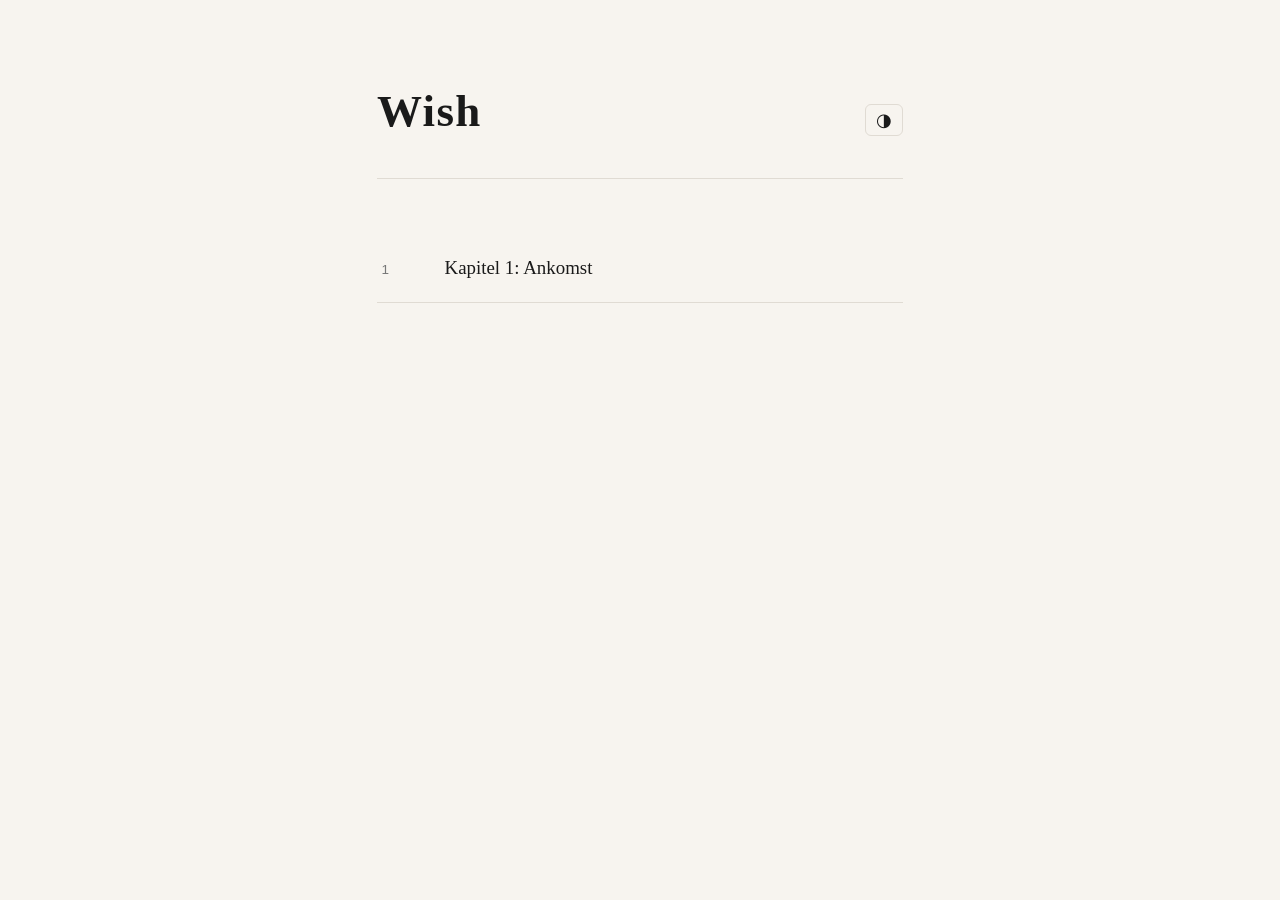
==== docs/index.html @ b5da1a49 "feat: add GitHub Pages reader site with auto-build workflow - scripts/build_site.py converts story/c" ====
<!DOCTYPE html>
<html lang="sv">
<head>
  <meta charset="UTF-8">
  <meta name="viewport" content="width=device-width, initial-scale=1.0">
  <title>Wish</title>
  <link rel="stylesheet" href="style.css">
</head>
<body>
  <div class="index-page">
    <header class="index-header">
      <h1 class="book-title">Wish</h1>
      <button class="theme-btn" onclick="toggleTheme()" aria-label="Byt tema">◑</button>
    </header>
    <ol class="index-list">
    <li>
      <a href="chapters/chapter-1.html">
        <span class="ch-num">1</span>
        <span class="ch-title">Kapitel 1: Ankomst</span>
      </a>
    </li>
    </ol>
  </div>
  <script>
    function toggleTheme() {
      const d = document.documentElement;
      const current = d.getAttribute('data-theme');
      const next = current === 'dark' ? 'light' : 'dark';
      d.setAttribute('data-theme', next);
      localStorage.setItem('theme', next);
    }
    (function() {
      const saved = localStorage.getItem('theme') || 'light';
      document.documentElement.setAttribute('data-theme', saved);
    })();
  </script>
</body>
</html>
---- docs/style.css ----
/* ── Reset & base ── */
*, *::before, *::after { box-sizing: border-box; margin: 0; padding: 0; }

:root {
  --bg: #f7f4ef;
  --surface: #fff;
  --text: #1a1a1a;
  --text-muted: #777;
  --accent: #8b4a2f;
  --accent-hover: #6d3823;
  --border: #e0dbd3;
  --sidebar-w: 260px;
  --font-body: Georgia, 'Times New Roman', serif;
  --font-ui: -apple-system, BlinkMacSystemFont, 'Segoe UI', sans-serif;
}

[data-theme="dark"] {
  --bg: #141210;
  --surface: #1e1b18;
  --text: #e8e4de;
  --text-muted: #888;
  --accent: #c47a5a;
  --accent-hover: #d9906c;
  --border: #2e2a26;
}

html { font-size: 18px; }
body {
  background: var(--bg);
  color: var(--text);
  font-family: var(--font-body);
  line-height: 1.75;
  transition: background 0.2s, color 0.2s;
}

a { color: var(--accent); text-decoration: none; }
a:hover { color: var(--accent-hover); text-decoration: underline; }


/* ── Sidebar ── */
.sidebar {
  position: fixed;
  top: 0; left: 0;
  width: var(--sidebar-w);
  height: 100vh;
  background: var(--surface);
  border-right: 1px solid var(--border);
  padding: 1.5rem 1.25rem;
  overflow-y: auto;
  transform: translateX(-100%);
  transition: transform 0.25s ease;
  z-index: 200;
}
.sidebar.open { transform: translateX(0); }

.sidebar-header {
  display: flex;
  align-items: center;
  justify-content: space-between;
  margin-bottom: 1.5rem;
}

.site-title {
  font-family: var(--font-ui);
  font-size: 1.1rem;
  font-weight: 700;
  letter-spacing: 0.05em;
  color: var(--text);
}
.site-title:hover { text-decoration: none; color: var(--accent); }

.sidebar-close {
  background: none;
  border: none;
  cursor: pointer;
  color: var(--text-muted);
  font-size: 1rem;
  padding: 4px 6px;
  border-radius: 4px;
}
.sidebar-close:hover { color: var(--text); background: var(--border); }

.chapter-list {
  list-style: none;
  padding: 0;
}
.chapter-list li { margin-bottom: 0.25rem; }
.chapter-list a {
  display: block;
  padding: 0.4rem 0.5rem;
  border-radius: 5px;
  font-family: var(--font-ui);
  font-size: 0.85rem;
  color: var(--text);
  white-space: nowrap;
  overflow: hidden;
  text-overflow: ellipsis;
}
.chapter-list a:hover {
  background: var(--border);
  text-decoration: none;
  color: var(--accent);
}

.overlay {
  display: none;
  position: fixed;
  inset: 0;
  background: rgba(0,0,0,0.35);
  z-index: 150;
}
.overlay.open { display: block; }


/* ── Reader layout ── */
.reader {
  max-width: 680px;
  margin: 0 auto;
  padding: 0 1.5rem 5rem;
}

.reader-header {
  position: sticky;
  top: 0;
  display: flex;
  align-items: center;
  gap: 0.75rem;
  padding: 0.85rem 0;
  background: var(--bg);
  border-bottom: 1px solid var(--border);
  margin-bottom: 3rem;
  z-index: 100;
}

.menu-btn, .theme-btn {
  background: none;
  border: 1px solid var(--border);
  border-radius: 6px;
  padding: 6px 10px;
  cursor: pointer;
  color: var(--text);
  font-size: 1rem;
  line-height: 1;
  transition: border-color 0.15s, background 0.15s;
}
.menu-btn:hover, .theme-btn:hover {
  border-color: var(--accent);
  background: var(--border);
}

.site-title-inline {
  flex: 1;
  text-align: center;
  font-family: var(--font-ui);
  font-weight: 700;
  font-size: 1rem;
  letter-spacing: 0.05em;
  color: var(--text);
}
.site-title-inline:hover { text-decoration: none; color: var(--accent); }


/* ── Chapter content ── */
.chapter-content h1 {
  font-size: 1.9rem;
  font-weight: 700;
  line-height: 1.2;
  margin-bottom: 2.5rem;
  color: var(--text);
}
.chapter-content h2 {
  font-size: 1.3rem;
  margin: 2.5rem 0 1rem;
}
.chapter-content h3 {
  font-size: 1.1rem;
  margin: 2rem 0 0.75rem;
}
.chapter-content p {
  margin-bottom: 1.35rem;
  text-indent: 0;
  hyphens: auto;
}
.chapter-content p + p { text-indent: 2rem; margin-top: -0.5rem; }
.chapter-content hr {
  border: none;
  text-align: center;
  margin: 2.5rem 0;
  color: var(--text-muted);
}
.chapter-content hr::after {
  content: '* * *';
  font-size: 0.9rem;
  letter-spacing: 0.3em;
}
.chapter-content em { font-style: italic; }
.chapter-content strong { font-weight: 700; }


/* ── Chapter nav ── */
.chapter-nav {
  display: flex;
  justify-content: space-between;
  align-items: center;
  gap: 1rem;
  margin-top: 4rem;
  padding-top: 1.5rem;
  border-top: 1px solid var(--border);
}
.nav-btn {
  font-family: var(--font-ui);
  font-size: 0.85rem;
  padding: 0.5rem 1rem;
  border: 1px solid var(--border);
  border-radius: 6px;
  color: var(--text);
  transition: border-color 0.15s, background 0.15s;
  white-space: nowrap;
}
.nav-btn:hover { border-color: var(--accent); background: var(--border); text-decoration: none; color: var(--accent); }
.nav-btn.disabled { opacity: 0.3; pointer-events: none; }
.nav-btn.home-btn { color: var(--accent); border-color: var(--accent); }
.nav-btn.home-btn:hover { background: var(--accent); color: var(--bg); }


/* ── Index page ── */
.index-page {
  max-width: 580px;
  margin: 0 auto;
  padding: 4rem 1.5rem 5rem;
}
.index-header {
  display: flex;
  align-items: baseline;
  justify-content: space-between;
  margin-bottom: 3rem;
  border-bottom: 1px solid var(--border);
  padding-bottom: 1.5rem;
}
.book-title {
  font-size: 2.5rem;
  font-weight: 700;
  letter-spacing: 0.03em;
}
.index-list {
  list-style: none;
  counter-reset: ch;
}
.index-list li {
  counter-increment: ch;
  border-bottom: 1px solid var(--border);
}
.index-list a {
  display: flex;
  align-items: baseline;
  gap: 1rem;
  padding: 1rem 0.25rem;
  color: var(--text);
  transition: color 0.15s;
}
.index-list a:hover { color: var(--accent); text-decoration: none; }
.ch-num {
  font-family: var(--font-ui);
  font-size: 0.75rem;
  color: var(--text-muted);
  min-width: 2.5rem;
  letter-spacing: 0.05em;
}
.ch-title {
  font-size: 1.05rem;
}

/* ── Responsive ── */
@media (min-width: 900px) {
  .sidebar {
    transform: translateX(0);
    position: fixed;
  }
  .overlay { display: none !important; }
  .menu-btn { display: none; }
  .reader { margin-left: var(--sidebar-w); }
}
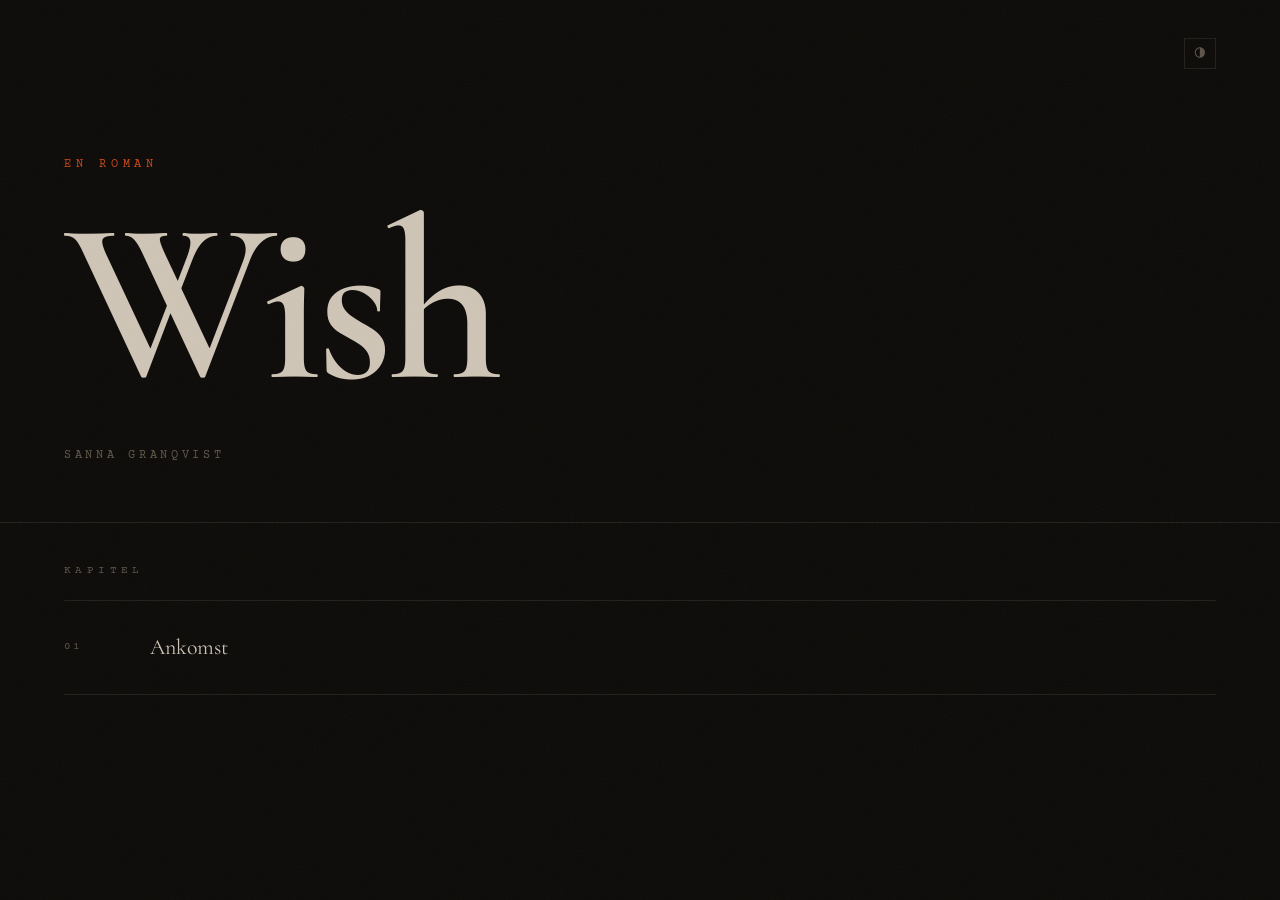
==== commit abbf604b: "design: Ash & Ember visual redesign for reader site - Dark-first palette (near-black, warm sand, emb" ====
--- a/docs/index.html
+++ b/docs/index.html
@@ -4,33 +4,41 @@
   <meta charset="UTF-8">
   <meta name="viewport" content="width=device-width, initial-scale=1.0">
   <title>Wish</title>
+  <link rel="preconnect" href="https://fonts.googleapis.com"><link rel="preconnect" href="https://fonts.gstatic.com" crossorigin><link href="https://fonts.googleapis.com/css2?family=Cormorant+Garamond:ital,wght@0,400;0,600;1,400&family=Courier+Prime&display=swap" rel="stylesheet">
   <link rel="stylesheet" href="style.css">
 </head>
 <body>
   <div class="index-page">
-    <header class="index-header">
+    <div class="index-hero">
+      <button class="index-theme-btn" onclick="toggleTheme()" aria-label="Byt tema">◑</button>
+      <span class="book-eyebrow">En roman</span>
       <h1 class="book-title">Wish</h1>
-      <button class="theme-btn" onclick="toggleTheme()" aria-label="Byt tema">◑</button>
-    </header>
-    <ol class="index-list">
-    <li>
+      <p class="book-subtitle">Sanna Granqvist</p>
+    </div>
+
+    <div class="index-content">
+      <div class="index-section-label">Kapitel</div>
+      <ol class="index-list">
+  <li>
       <a href="chapters/chapter-1.html">
-        <span class="ch-num">1</span>
-        <span class="ch-title">Kapitel 1: Ankomst</span>
+        <span class="ch-num">01</span>
+        <span class="ch-title">Ankomst</span>
+        <span class="ch-arrow">→</span>
       </a>
     </li>
-    </ol>
+      </ol>
+    </div>
   </div>
+
   <script>
     function toggleTheme() {
       const d = document.documentElement;
-      const current = d.getAttribute('data-theme');
-      const next = current === 'dark' ? 'light' : 'dark';
+      const next = d.getAttribute('data-theme') === 'light' ? 'dark' : 'light';
       d.setAttribute('data-theme', next);
       localStorage.setItem('theme', next);
     }
     (function() {
-      const saved = localStorage.getItem('theme') || 'light';
+      const saved = localStorage.getItem('theme') || 'dark';
       document.documentElement.setAttribute('data-theme', saved);
     })();
   </script>
--- a/docs/style.css
+++ b/docs/style.css
@@ -1,41 +1,79 @@
-/* ── Reset & base ── */
+/* ── Ash & Ember — Wish Reader ── */
+
+@import url('https://fonts.googleapis.com/css2?family=Cormorant+Garamond:ital,wght@0,400;0,600;1,400&family=Courier+Prime&display=swap');
+
 *, *::before, *::after { box-sizing: border-box; margin: 0; padding: 0; }
 
+/* ── Tokens ── */
 :root {
-  --bg: #f7f4ef;
-  --surface: #fff;
-  --text: #1a1a1a;
-  --text-muted: #777;
-  --accent: #8b4a2f;
-  --accent-hover: #6d3823;
-  --border: #e0dbd3;
-  --sidebar-w: 260px;
-  --font-body: Georgia, 'Times New Roman', serif;
-  --font-ui: -apple-system, BlinkMacSystemFont, 'Segoe UI', sans-serif;
-}
-
-[data-theme="dark"] {
-  --bg: #141210;
-  --surface: #1e1b18;
-  --text: #e8e4de;
-  --text-muted: #888;
-  --accent: #c47a5a;
-  --accent-hover: #d9906c;
-  --border: #2e2a26;
-}
-
-html { font-size: 18px; }
+  --bg:          #0d0b09;
+  --surface:     #161210;
+  --text:        #cfc5b6;
+  --text-muted:  #5e5548;
+  --accent:      #c24519;
+  --accent-warm: #e07040;
+  --border:      #231f1b;
+  --highlight:   #221e1a;
+  --sidebar-w:   240px;
+  --reading-w:   62ch;
+  --font-body:   'Cormorant Garamond', Georgia, serif;
+  --font-mono:   'Courier Prime', 'Courier New', monospace;
+}
+
+[data-theme="light"] {
+  --bg:          #f0ebe3;
+  --surface:     #e6e0d6;
+  --text:        #17130e;
+  --text-muted:  #8a7e72;
+  --accent:      #b03d15;
+  --accent-warm: #c05a2a;
+  --border:      #d5cec5;
+  --highlight:   #e8e2d9;
+}
+
+/* ── Base ── */
+html { font-size: 19px; scroll-behavior: smooth; }
+
 body {
   background: var(--bg);
   color: var(--text);
   font-family: var(--font-body);
-  line-height: 1.75;
-  transition: background 0.2s, color 0.2s;
-}
-
-a { color: var(--accent); text-decoration: none; }
-a:hover { color: var(--accent-hover); text-decoration: underline; }
-
+  line-height: 1.8;
+  transition: background 0.3s, color 0.3s;
+  min-height: 100vh;
+}
+
+/* Film-grain overlay */
+body::after {
+  content: '';
+  position: fixed;
+  inset: 0;
+  pointer-events: none;
+  z-index: 9000;
+  opacity: 0.04;
+  background-image: url("data:image/svg+xml,%3Csvg xmlns='http://www.w3.org/2000/svg' width='300' height='300'%3E%3Cfilter id='n'%3E%3CfeTurbulence type='fractalNoise' baseFrequency='0.75' numOctaves='4' stitchTiles='stitch'/%3E%3C/filter%3E%3Crect width='300' height='300' filter='url(%23n)'/%3E%3C/svg%3E");
+  background-size: 300px 300px;
+}
+
+a { color: inherit; text-decoration: none; }
+
+/* ── Reading progress bar ── */
+.progress-bar {
+  position: fixed;
+  top: 0; left: 0;
+  height: 2px;
+  width: 100%;
+  background: var(--border);
+  z-index: 8000;
+}
+.progress-bar::after {
+  content: '';
+  display: block;
+  height: 100%;
+  width: var(--progress, 0%);
+  background: var(--accent);
+  transition: width 0.1s linear;
+}
 
 /* ── Sidebar ── */
 .sidebar {
@@ -45,238 +83,407 @@
   height: 100vh;
   background: var(--surface);
   border-right: 1px solid var(--border);
-  padding: 1.5rem 1.25rem;
+  display: flex;
+  flex-direction: column;
+  padding: 2rem 1.5rem;
+  transform: translateX(-100%);
+  transition: transform 0.3s cubic-bezier(0.4, 0, 0.2, 1);
+  z-index: 500;
   overflow-y: auto;
-  transform: translateX(-100%);
-  transition: transform 0.25s ease;
-  z-index: 200;
 }
 .sidebar.open { transform: translateX(0); }
 
-.sidebar-header {
+.sidebar-brand {
   display: flex;
   align-items: center;
   justify-content: space-between;
-  margin-bottom: 1.5rem;
-}
-
-.site-title {
-  font-family: var(--font-ui);
-  font-size: 1.1rem;
-  font-weight: 700;
-  letter-spacing: 0.05em;
-  color: var(--text);
-}
-.site-title:hover { text-decoration: none; color: var(--accent); }
+  margin-bottom: 2.5rem;
+}
+.sidebar-brand a {
+  font-family: var(--font-mono);
+  font-size: 0.8rem;
+  letter-spacing: 0.25em;
+  color: var(--accent);
+  text-transform: uppercase;
+}
+.sidebar-brand a:hover { color: var(--accent-warm); }
 
 .sidebar-close {
   background: none;
   border: none;
   cursor: pointer;
   color: var(--text-muted);
-  font-size: 1rem;
+  font-size: 0.85rem;
   padding: 4px 6px;
-  border-radius: 4px;
-}
-.sidebar-close:hover { color: var(--text); background: var(--border); }
+  font-family: var(--font-mono);
+  transition: color 0.15s;
+}
+.sidebar-close:hover { color: var(--text); }
+
+.sidebar-label {
+  font-family: var(--font-mono);
+  font-size: 0.6rem;
+  letter-spacing: 0.35em;
+  text-transform: uppercase;
+  color: var(--text-muted);
+  margin-bottom: 1rem;
+  padding-bottom: 0.75rem;
+  border-bottom: 1px solid var(--border);
+}
 
 .chapter-list {
   list-style: none;
-  padding: 0;
-}
-.chapter-list li { margin-bottom: 0.25rem; }
+}
+.chapter-list li { display: flex; align-items: baseline; gap: 0.75rem; }
+.chapter-list li + li { margin-top: 0.1rem; }
+
+.chapter-list li::before {
+  content: counter(list-item, decimal-leading-zero);
+  counter-increment: list-item;
+  font-family: var(--font-mono);
+  font-size: 0.6rem;
+  color: var(--text-muted);
+  flex-shrink: 0;
+}
+.chapter-list { counter-reset: list-item; }
+
 .chapter-list a {
   display: block;
-  padding: 0.4rem 0.5rem;
-  border-radius: 5px;
-  font-family: var(--font-ui);
+  padding: 0.35rem 0;
+  font-family: var(--font-body);
   font-size: 0.85rem;
-  color: var(--text);
+  color: var(--text-muted);
+  transition: color 0.15s;
   white-space: nowrap;
   overflow: hidden;
   text-overflow: ellipsis;
 }
-.chapter-list a:hover {
-  background: var(--border);
-  text-decoration: none;
-  color: var(--accent);
-}
+.chapter-list a:hover { color: var(--text); }
+.chapter-list a.active { color: var(--accent); }
 
 .overlay {
   display: none;
   position: fixed;
   inset: 0;
-  background: rgba(0,0,0,0.35);
-  z-index: 150;
+  background: rgba(0,0,0,0.6);
+  z-index: 400;
+  backdrop-filter: blur(2px);
 }
 .overlay.open { display: block; }
 
 
-/* ── Reader layout ── */
-.reader {
-  max-width: 680px;
-  margin: 0 auto;
-  padding: 0 1.5rem 5rem;
-}
-
-.reader-header {
+/* ── Top bar ── */
+.top-bar {
   position: sticky;
   top: 0;
   display: flex;
   align-items: center;
-  gap: 0.75rem;
-  padding: 0.85rem 0;
+  justify-content: space-between;
+  padding: 1rem 0;
   background: var(--bg);
-  border-bottom: 1px solid var(--border);
-  margin-bottom: 3rem;
   z-index: 100;
+  margin-bottom: 4rem;
+  gap: 1rem;
+}
+.top-bar::after {
+  content: '';
+  position: absolute;
+  bottom: 0; left: 0; right: 0;
+  height: 1px;
+  background: linear-gradient(to right, transparent, var(--border) 20%, var(--border) 80%, transparent);
 }
 
 .menu-btn, .theme-btn {
   background: none;
-  border: 1px solid var(--border);
-  border-radius: 6px;
-  padding: 6px 10px;
+  border: none;
   cursor: pointer;
+  color: var(--text-muted);
+  font-family: var(--font-mono);
+  font-size: 1rem;
+  padding: 4px 8px;
+  transition: color 0.15s;
+  line-height: 1;
+}
+.menu-btn:hover, .theme-btn:hover { color: var(--accent); }
+
+.top-brand {
+  font-family: var(--font-mono);
+  font-size: 0.75rem;
+  letter-spacing: 0.3em;
+  color: var(--text-muted);
+  text-transform: uppercase;
+  transition: color 0.15s;
+}
+.top-brand:hover { color: var(--accent); }
+
+
+/* ── Reader ── */
+.reader {
+  max-width: var(--reading-w);
+  margin: 0 auto;
+  padding: 0 1.5rem 8rem;
+  animation: fadeUp 0.5s ease both;
+}
+
+@keyframes fadeUp {
+  from { opacity: 0; transform: translateY(12px); }
+  to   { opacity: 1; transform: translateY(0); }
+}
+
+
+/* ── Chapter header ── */
+.chapter-header {
+  margin-bottom: 3.5rem;
+}
+.chapter-kicker {
+  display: block;
+  font-family: var(--font-mono);
+  font-size: 0.62rem;
+  letter-spacing: 0.35em;
+  color: var(--accent);
+  text-transform: uppercase;
+  margin-bottom: 1rem;
+}
+.chapter-header h1 {
+  font-family: var(--font-body);
+  font-size: clamp(2rem, 5vw, 3rem);
+  font-weight: 600;
+  line-height: 1.1;
   color: var(--text);
+  letter-spacing: -0.01em;
+}
+.chapter-header h1::after {
+  content: '';
+  display: block;
+  width: 2.5rem;
+  height: 1px;
+  background: var(--accent);
+  margin-top: 1.25rem;
+  opacity: 0.7;
+}
+
+
+/* ── Chapter body typography ── */
+.chapter-body {
   font-size: 1rem;
-  line-height: 1;
-  transition: border-color 0.15s, background 0.15s;
-}
-.menu-btn:hover, .theme-btn:hover {
-  border-color: var(--accent);
-  background: var(--border);
-}
-
-.site-title-inline {
-  flex: 1;
-  text-align: center;
-  font-family: var(--font-ui);
-  font-weight: 700;
-  font-size: 1rem;
-  letter-spacing: 0.05em;
   color: var(--text);
 }
-.site-title-inline:hover { text-decoration: none; color: var(--accent); }
-
-
-/* ── Chapter content ── */
-.chapter-content h1 {
-  font-size: 1.9rem;
-  font-weight: 700;
-  line-height: 1.2;
-  margin-bottom: 2.5rem;
-  color: var(--text);
-}
-.chapter-content h2 {
-  font-size: 1.3rem;
+.chapter-body p {
+  margin-bottom: 0;
+  hyphens: auto;
+}
+.chapter-body p + p {
+  text-indent: 2em;
+}
+.chapter-body p:first-of-type::first-letter {
+  font-size: 3.2em;
+  font-weight: 600;
+  float: left;
+  line-height: 0.82;
+  margin: 0.05em 0.1em 0 0;
+  color: var(--accent);
+}
+.chapter-body h2 {
+  font-size: 1.4rem;
+  font-weight: 600;
+  margin: 3rem 0 1rem;
+}
+.chapter-body h3 {
+  font-family: var(--font-mono);
+  font-size: 0.7rem;
+  letter-spacing: 0.25em;
+  text-transform: uppercase;
+  color: var(--text-muted);
   margin: 2.5rem 0 1rem;
 }
-.chapter-content h3 {
-  font-size: 1.1rem;
-  margin: 2rem 0 0.75rem;
-}
-.chapter-content p {
-  margin-bottom: 1.35rem;
-  text-indent: 0;
-  hyphens: auto;
-}
-.chapter-content p + p { text-indent: 2rem; margin-top: -0.5rem; }
-.chapter-content hr {
+.chapter-body hr {
   border: none;
   text-align: center;
-  margin: 2.5rem 0;
-  color: var(--text-muted);
-}
-.chapter-content hr::after {
-  content: '* * *';
-  font-size: 0.9rem;
-  letter-spacing: 0.3em;
-}
-.chapter-content em { font-style: italic; }
-.chapter-content strong { font-weight: 700; }
-
-
-/* ── Chapter nav ── */
-.chapter-nav {
+  margin: 3rem 0;
+  color: var(--text-muted);
+}
+.chapter-body hr::after {
+  content: '◆';
+  font-size: 0.6rem;
+  letter-spacing: 0.5em;
+  opacity: 0.4;
+}
+.chapter-body em { font-style: italic; }
+.chapter-body strong { font-weight: 600; }
+
+
+/* ── Chapter footer nav ── */
+.chapter-footer {
   display: flex;
   justify-content: space-between;
   align-items: center;
   gap: 1rem;
-  margin-top: 4rem;
-  padding-top: 1.5rem;
+  margin-top: 5rem;
+  padding-top: 2rem;
   border-top: 1px solid var(--border);
 }
 .nav-btn {
-  font-family: var(--font-ui);
-  font-size: 0.85rem;
-  padding: 0.5rem 1rem;
+  font-family: var(--font-mono);
+  font-size: 0.7rem;
+  letter-spacing: 0.15em;
+  text-transform: uppercase;
+  padding: 0.6rem 1.2rem;
   border: 1px solid var(--border);
-  border-radius: 6px;
-  color: var(--text);
-  transition: border-color 0.15s, background 0.15s;
+  color: var(--text-muted);
+  transition: border-color 0.2s, color 0.2s, background 0.2s;
   white-space: nowrap;
 }
-.nav-btn:hover { border-color: var(--accent); background: var(--border); text-decoration: none; color: var(--accent); }
-.nav-btn.disabled { opacity: 0.3; pointer-events: none; }
-.nav-btn.home-btn { color: var(--accent); border-color: var(--accent); }
-.nav-btn.home-btn:hover { background: var(--accent); color: var(--bg); }
+.nav-btn:hover {
+  border-color: var(--accent);
+  color: var(--accent);
+}
+.nav-btn.disabled { opacity: 0.2; pointer-events: none; }
+.nav-btn.home-btn {
+  border-color: var(--accent);
+  color: var(--accent);
+}
+.nav-btn.home-btn:hover {
+  background: var(--accent);
+  color: var(--bg);
+}
 
 
 /* ── Index page ── */
 .index-page {
-  max-width: 580px;
-  margin: 0 auto;
-  padding: 4rem 1.5rem 5rem;
-}
-.index-header {
+  min-height: 100vh;
   display: flex;
-  align-items: baseline;
-  justify-content: space-between;
-  margin-bottom: 3rem;
+  flex-direction: column;
+  animation: fadeUp 0.6s ease both;
+}
+
+.index-hero {
+  position: relative;
+  padding: clamp(4rem, 12vw, 10rem) clamp(1.5rem, 5vw, 5rem) 3rem;
+  overflow: hidden;
+}
+.index-hero::before {
+  content: '';
+  position: absolute;
+  bottom: 0; left: 0; right: 0;
+  height: 1px;
+  background: var(--border);
+}
+
+.book-eyebrow {
+  font-family: var(--font-mono);
+  font-size: 0.62rem;
+  letter-spacing: 0.4em;
+  text-transform: uppercase;
+  color: var(--accent);
+  margin-bottom: 1.5rem;
+  display: block;
+}
+
+.book-title {
+  font-family: var(--font-body);
+  font-weight: 600;
+  font-size: clamp(5.5rem, 18vw, 16rem);
+  line-height: 0.88;
+  letter-spacing: -0.03em;
+  color: var(--text);
+  display: block;
+}
+
+.book-subtitle {
+  font-family: var(--font-mono);
+  font-size: 0.65rem;
+  letter-spacing: 0.3em;
+  text-transform: uppercase;
+  color: var(--text-muted);
+  margin-top: 2rem;
+}
+
+.index-theme-btn {
+  position: absolute;
+  top: 2rem;
+  right: clamp(1.5rem, 5vw, 5rem);
+  background: none;
+  border: 1px solid var(--border);
+  cursor: pointer;
+  color: var(--text-muted);
+  font-family: var(--font-mono);
+  font-size: 0.9rem;
+  padding: 6px 10px;
+  transition: border-color 0.2s, color 0.2s;
+  line-height: 1;
+}
+.index-theme-btn:hover { border-color: var(--accent); color: var(--accent); }
+
+.index-content {
+  padding: 0 clamp(1.5rem, 5vw, 5rem);
+}
+
+.index-section-label {
+  font-family: var(--font-mono);
+  font-size: 0.58rem;
+  letter-spacing: 0.4em;
+  text-transform: uppercase;
+  color: var(--text-muted);
+  padding: 2rem 0 1rem;
   border-bottom: 1px solid var(--border);
-  padding-bottom: 1.5rem;
-}
-.book-title {
-  font-size: 2.5rem;
-  font-weight: 700;
-  letter-spacing: 0.03em;
-}
+}
+
 .index-list {
   list-style: none;
-  counter-reset: ch;
 }
 .index-list li {
-  counter-increment: ch;
   border-bottom: 1px solid var(--border);
 }
 .index-list a {
-  display: flex;
+  display: grid;
+  grid-template-columns: 3.5rem 1fr auto;
   align-items: baseline;
   gap: 1rem;
-  padding: 1rem 0.25rem;
+  padding: 1.4rem 0;
   color: var(--text);
-  transition: color 0.15s;
-}
-.index-list a:hover { color: var(--accent); text-decoration: none; }
+  transition: color 0.2s;
+}
+.index-list a:hover { color: var(--accent); }
+.index-list a:hover .ch-arrow { opacity: 1; transform: translateX(4px); }
+
 .ch-num {
-  font-family: var(--font-ui);
-  font-size: 0.75rem;
-  color: var(--text-muted);
-  min-width: 2.5rem;
-  letter-spacing: 0.05em;
+  font-family: var(--font-mono);
+  font-size: 0.6rem;
+  letter-spacing: 0.15em;
+  color: var(--text-muted);
+  align-self: center;
 }
 .ch-title {
-  font-size: 1.05rem;
-}
+  font-family: var(--font-body);
+  font-size: 1.15rem;
+  font-weight: 400;
+}
+.ch-arrow {
+  font-family: var(--font-mono);
+  font-size: 0.7rem;
+  color: var(--accent);
+  opacity: 0;
+  transition: opacity 0.2s, transform 0.2s;
+}
+
 
 /* ── Responsive ── */
 @media (min-width: 900px) {
   .sidebar {
     transform: translateX(0);
-    position: fixed;
   }
+  .sidebar-close { display: none; }
   .overlay { display: none !important; }
   .menu-btn { display: none; }
-  .reader { margin-left: var(--sidebar-w); }
-}
+  .reader {
+    margin-left: var(--sidebar-w);
+    padding-left: 3rem;
+    padding-right: 3rem;
+  }
+  .top-bar { padding-left: 0; }
+}
+
+@media (max-width: 599px) {
+  html { font-size: 17px; }
+  .book-title { font-size: clamp(4rem, 22vw, 8rem); }
+}
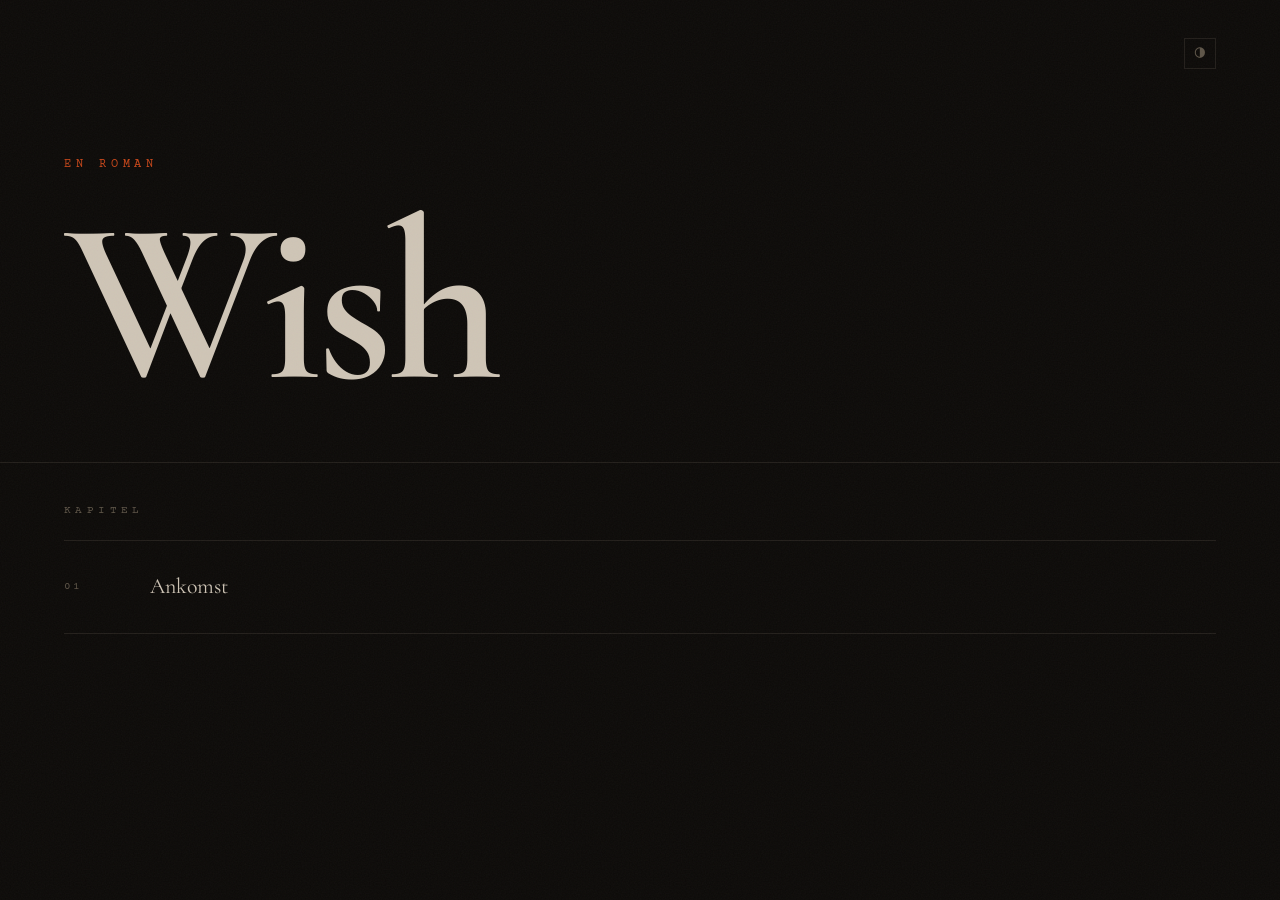
==== commit bd6725be: "update: chapter 1 polish, character bible, plot plan, state, and timeline - Fix "shakingen" → "Skakn" ====
--- a/docs/index.html
+++ b/docs/index.html
@@ -13,7 +13,6 @@
       <button class="index-theme-btn" onclick="toggleTheme()" aria-label="Byt tema">◑</button>
       <span class="book-eyebrow">En roman</span>
       <h1 class="book-title">Wish</h1>
-      <p class="book-subtitle">Sanna Granqvist</p>
     </div>
 
     <div class="index-content">
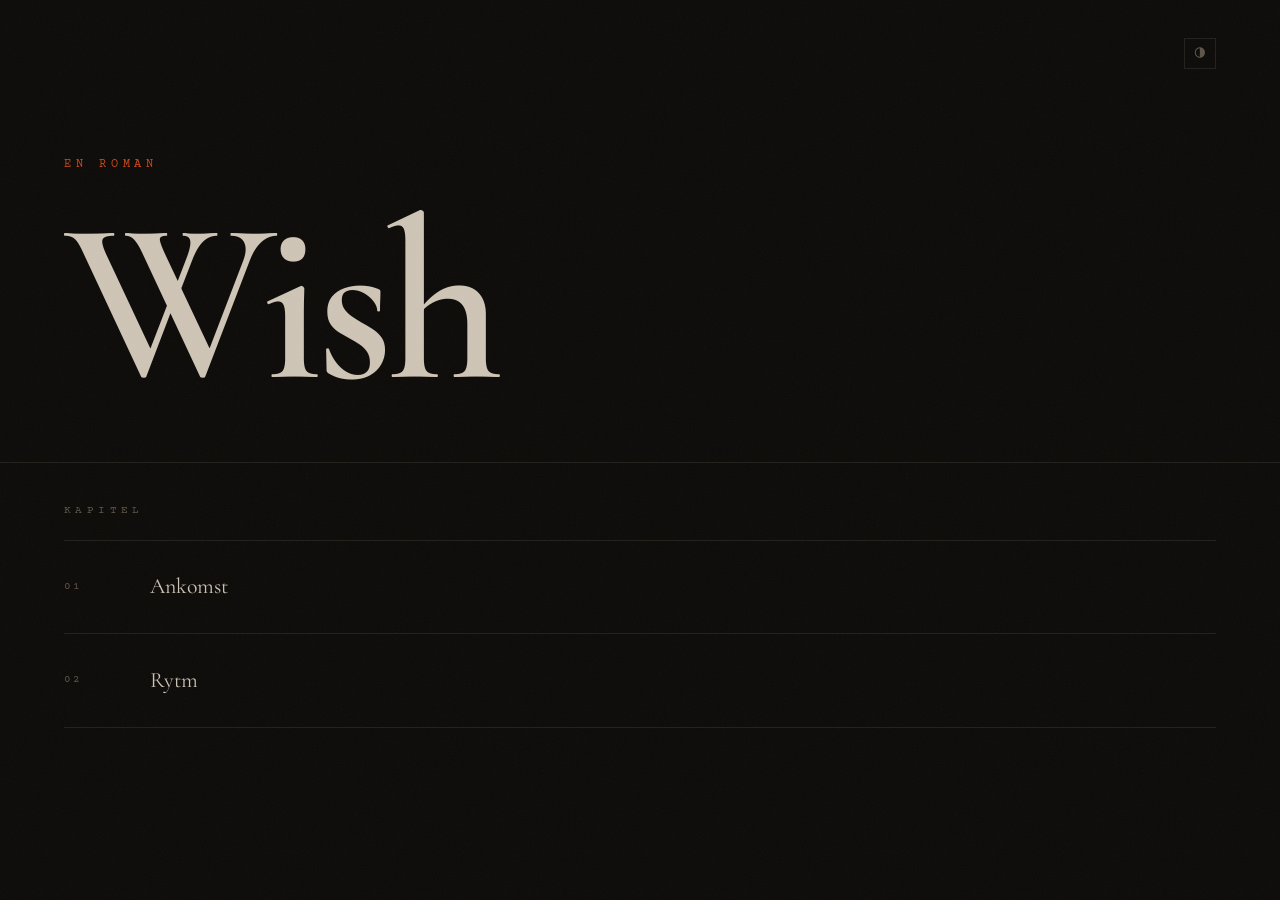
==== commit 791c74d1: "build: publish chapters 1–2 to site Co-Authored-By: Claude Opus 4.6 (1M context) <noreply@anthropic." ====
--- a/docs/index.html
+++ b/docs/index.html
@@ -25,6 +25,13 @@
         <span class="ch-arrow">→</span>
       </a>
     </li>
+  <li>
+      <a href="chapters/chapter-2.html">
+        <span class="ch-num">02</span>
+        <span class="ch-title">Rytm</span>
+        <span class="ch-arrow">→</span>
+      </a>
+    </li>
       </ol>
     </div>
   </div>
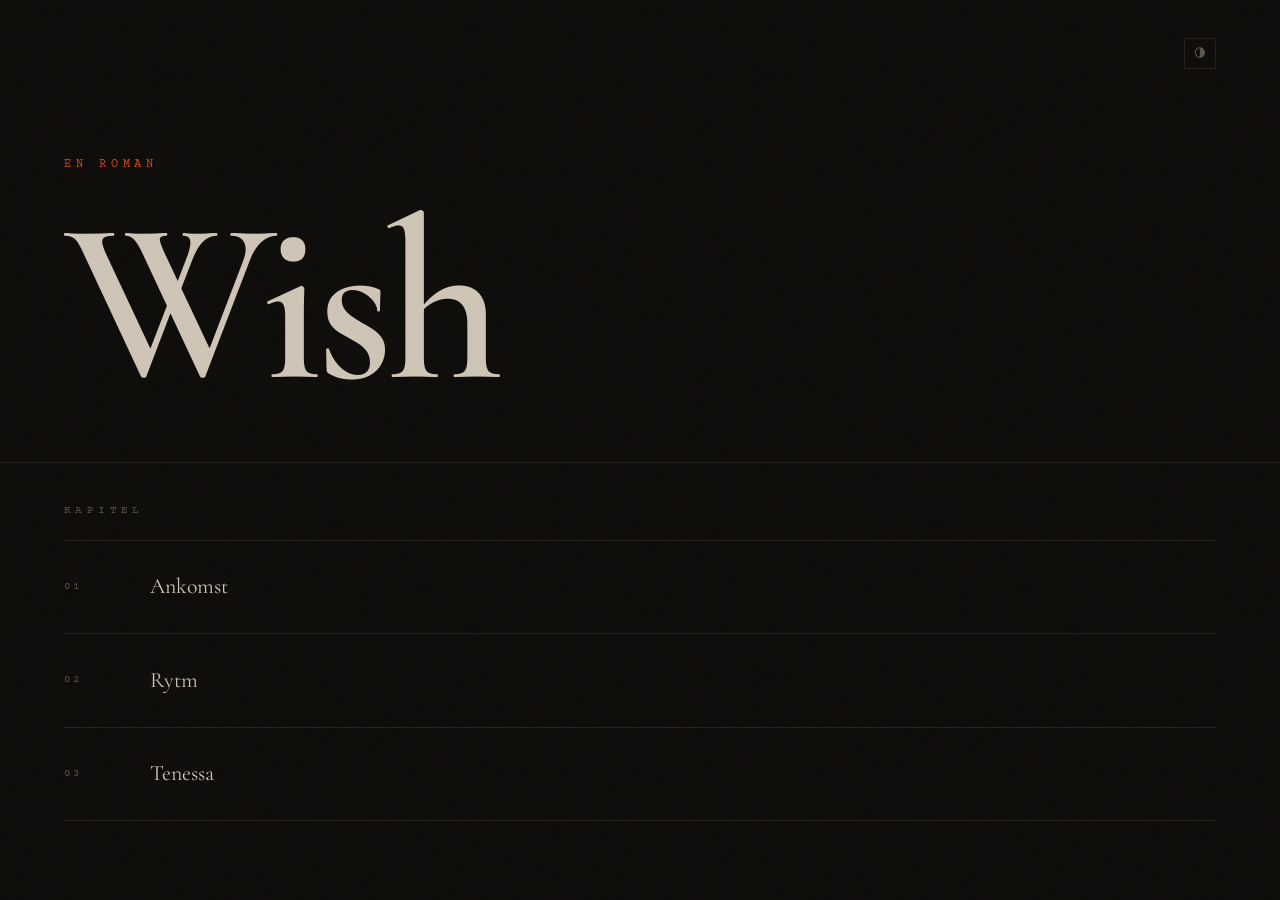
==== commit 36e23e5e: "docs: add chapter 3 to site, update nav + chapter 1 prose Co-Authored-By: Claude Opus 4.6 (1M contex" ====
--- a/docs/index.html
+++ b/docs/index.html
@@ -32,6 +32,13 @@
         <span class="ch-arrow">→</span>
       </a>
     </li>
+  <li>
+      <a href="chapters/chapter-3.html">
+        <span class="ch-num">03</span>
+        <span class="ch-title">Tenessa</span>
+        <span class="ch-arrow">→</span>
+      </a>
+    </li>
       </ol>
     </div>
   </div>
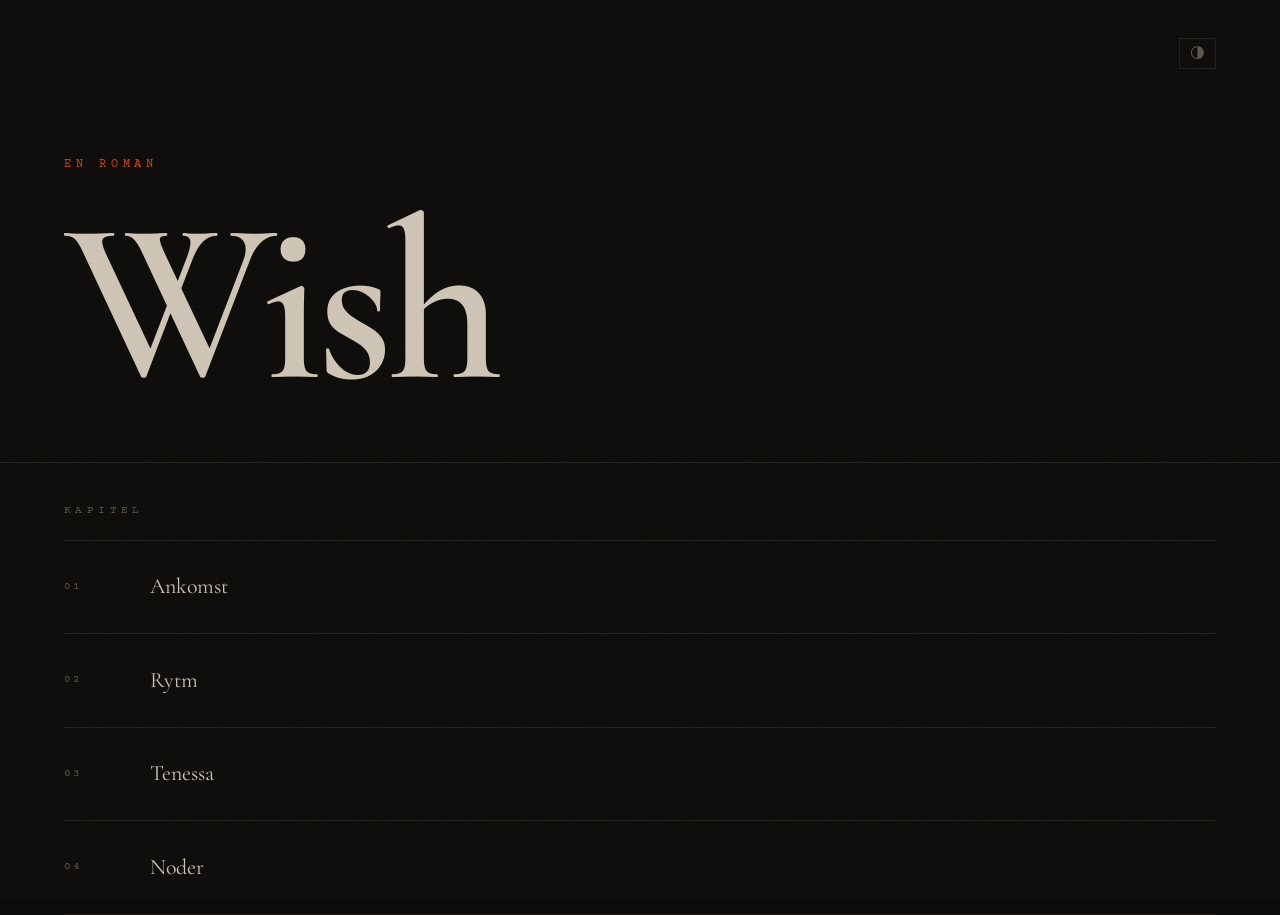
==== commit 4def4629: "docs: publish chapter 4 (Noder) to site Co-Authored-By: Claude Opus 4.6 (1M context) <noreply@anthro" ====
--- a/docs/index.html
+++ b/docs/index.html
@@ -39,6 +39,13 @@
         <span class="ch-arrow">→</span>
       </a>
     </li>
+  <li>
+      <a href="chapters/chapter-4.html">
+        <span class="ch-num">04</span>
+        <span class="ch-title">Noder</span>
+        <span class="ch-arrow">→</span>
+      </a>
+    </li>
       </ol>
     </div>
   </div>
